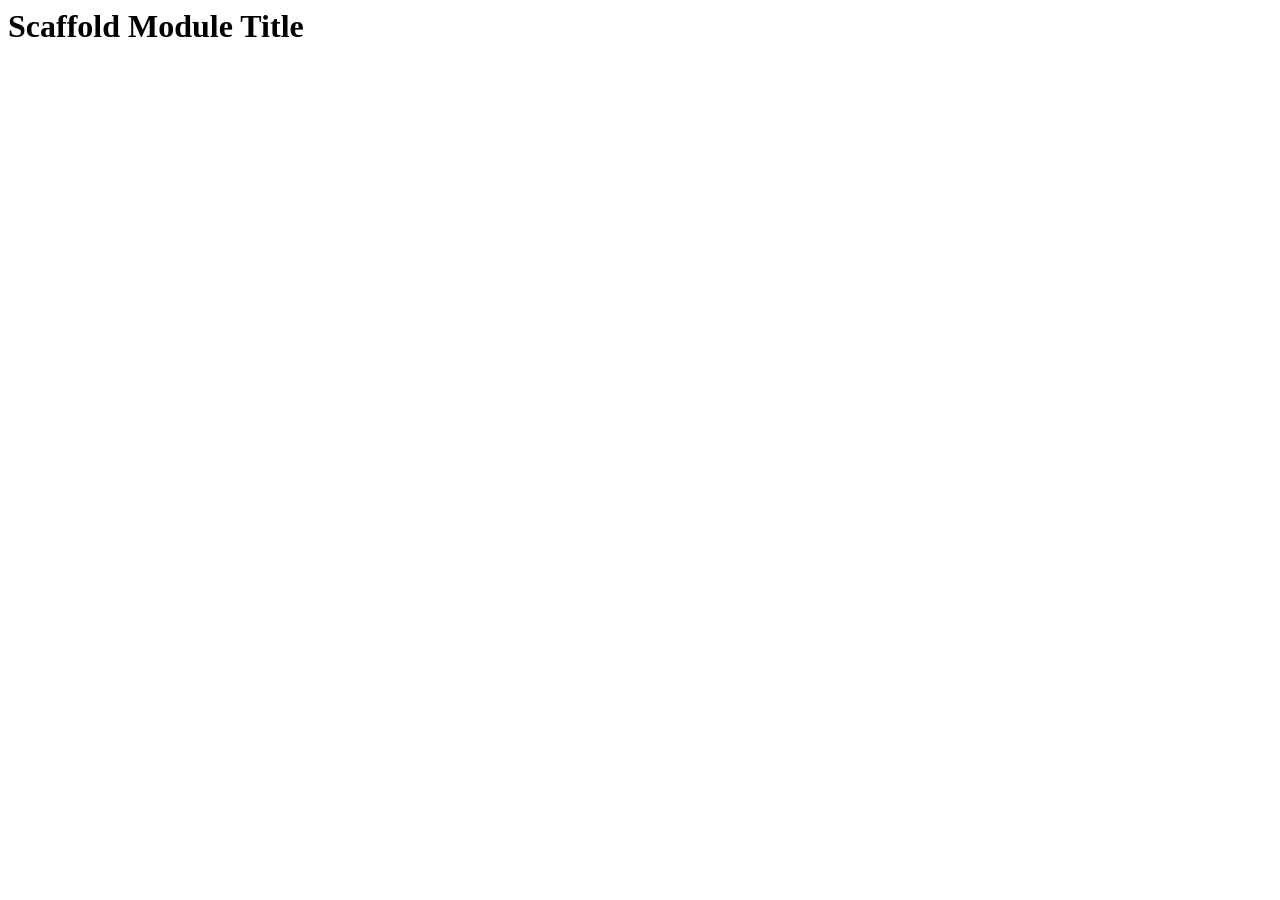
==== crm_bolagsfakta/static/description/index.html @ d0447499 "crm_bolagsfakta: WIP" ====
<html lang="en">
<head>
    <meta charset="UTF-8">
    <meta http-equiv="X-UA-Compatible" content="IE=edge">
    <meta name="viewport" content="width=device-width, initial-scale=1.0">
    <title>Scaffold Module</title>
</head>
<body>
    <h1>Scaffold Module Title</h1>
</body>
</html>
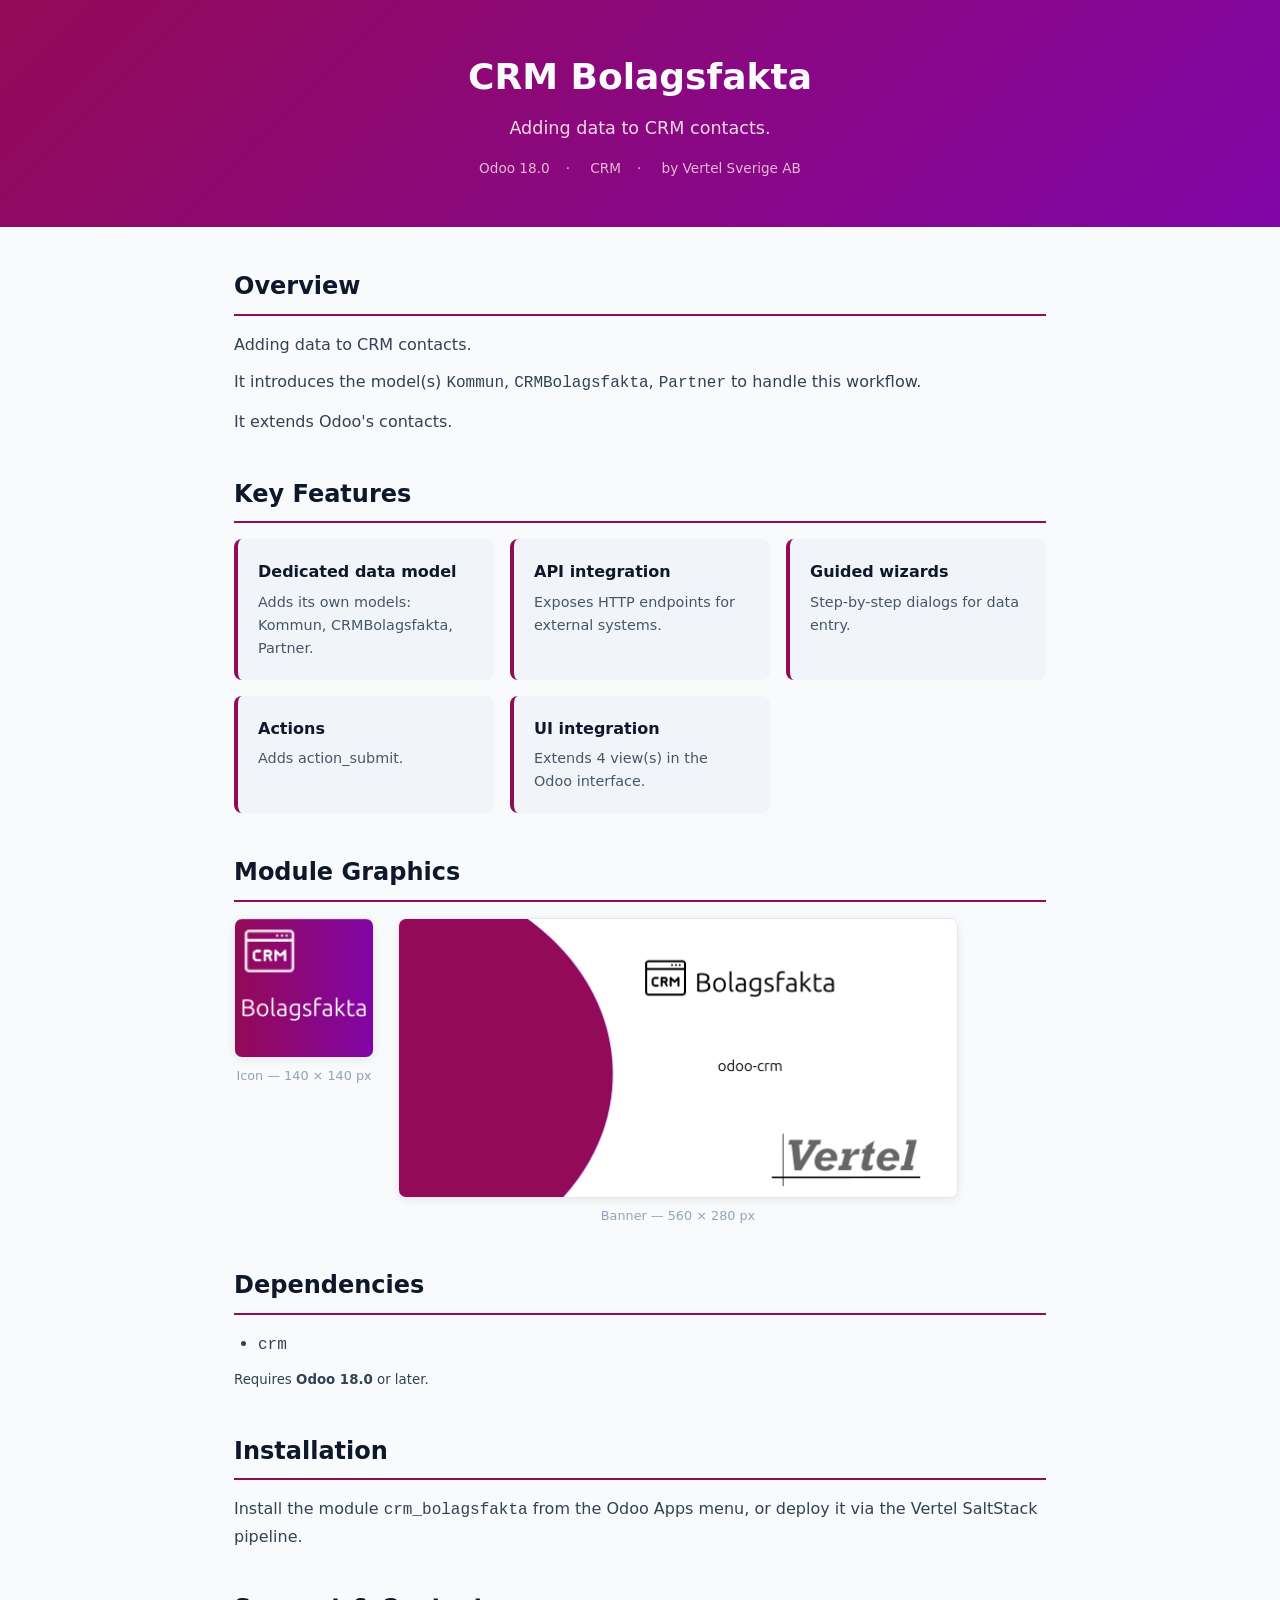
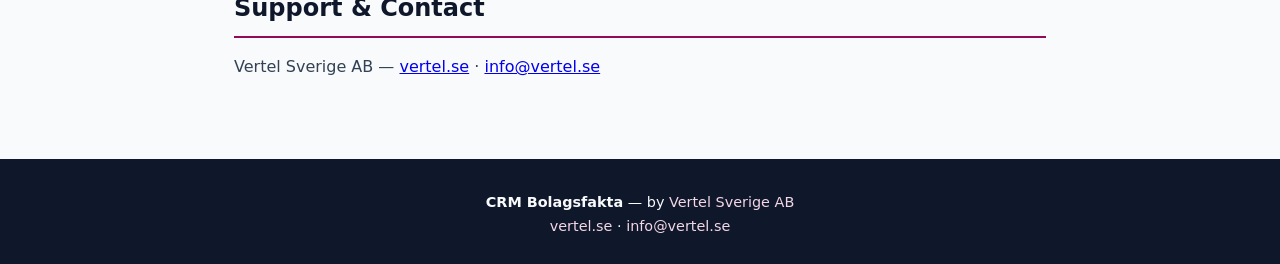
==== commit 2165e9da: "T/11637: manifest (version/summary/description) + index.html polish - version -> Odoo-standard 18.0." ====
--- a/crm_bolagsfakta/static/description/index.html
+++ b/crm_bolagsfakta/static/description/index.html
@@ -1,11 +1,106 @@
+<!DOCTYPE html>
 <html lang="en">
 <head>
-    <meta charset="UTF-8">
-    <meta http-equiv="X-UA-Compatible" content="IE=edge">
-    <meta name="viewport" content="width=device-width, initial-scale=1.0">
-    <title>Scaffold Module</title>
+  <meta charset="UTF-8">
+  <meta name="viewport" content="width=device-width, initial-scale=1.0">
+  <title>CRM Bolagsfakta &mdash; Vertel for Odoo</title>
+  <style>
+    :root { --navy:#0F172A; --darkBg:#1E293B; --white:#F8FAFC; --gray:#94A3B8;
+             --lightGray:#E2E8F0; --brand:#930a57; --brand2:#8105a7; }
+    * { margin:0; padding:0; box-sizing:border-box; }
+    body { font-family:Inter,system-ui,-apple-system,sans-serif; color:var(--darkBg);
+            background:var(--white); line-height:1.6; }
+    .hero { background:linear-gradient(135deg,var(--brand),var(--brand2)); color:var(--white);
+             padding:48px 32px; text-align:center; }
+    .hero h1 { font-size:2.25rem; font-weight:800; margin-bottom:8px; }
+    .hero .subtitle { font-size:1.1rem; color:#f3d7e6; }
+    .hero .meta { margin-top:16px; font-size:0.85rem; color:#e8b8d2; }
+    .hero .meta span { margin:0 8px; }
+    .container { max-width:860px; margin:0 auto; padding:40px 24px; }
+    section { margin-bottom:40px; }
+    section h2 { font-size:1.5rem; font-weight:700; color:var(--navy);
+                  margin-bottom:16px; padding-bottom:8px; border-bottom:2px solid var(--brand); }
+    section p, section li { font-size:1rem; color:#334155; }
+    section p { margin-bottom:12px; }
+    section ul { padding-left:24px; }
+    section li { margin-bottom:8px; }
+    .feature-grid { display:grid; grid-template-columns:repeat(auto-fit,minmax(240px,1fr));
+                     gap:16px; margin-top:16px; }
+    .feature-card { background:#F1F5F9; border-radius:8px; padding:20px;
+                     border-left:4px solid var(--brand); }
+    .feature-card h4 { font-size:1rem; font-weight:600; color:var(--navy); margin-bottom:6px; }
+    .feature-card p { font-size:0.9rem; color:#475569; margin:0; }
+    .screenshots { display:flex; flex-wrap:wrap; gap:24px; align-items:flex-start; }
+    .screenshots figure { margin:0; text-align:center; }
+    .screenshots img { display:block; border-radius:8px;
+                        box-shadow:0 2px 8px rgba(0,0,0,0.08);
+                        border:1px solid var(--lightGray); }
+    .screenshots figcaption { margin-top:8px; font-size:0.8rem; color:var(--gray); }
+    footer { background:var(--navy); color:var(--white); text-align:center;
+              padding:32px 24px; font-size:0.9rem; }
+    footer a { color:#f3d7e6; text-decoration:none; }
+  </style>
 </head>
 <body>
-    <h1>Scaffold Module Title</h1>
+<div class="hero">
+  <h1>CRM Bolagsfakta</h1>
+  <p class="subtitle">Adding data to CRM contacts.</p>
+  <div class="meta">
+    <span>Odoo 18.0</span><span>&middot;</span>
+    <span>CRM</span><span>&middot;</span>
+    <span>by Vertel Sverige AB</span>
+  </div>
+</div>
+<div class="container">
+  <section id="overview">
+    <h2>Overview</h2>
+    <p>Adding data to CRM contacts.</p>
+    <p>It introduces the model(s) <code>Kommun</code>, <code>CRMBolagsfakta</code>, <code>Partner</code> to handle this workflow.</p>
+    <p>It extends Odoo's contacts.</p>
+  </section>
+  <section id="features">
+    <h2>Key Features</h2>
+    <div class="feature-grid">
+      <div class="feature-card"><h4>Dedicated data model</h4><p>Adds its own models: Kommun, CRMBolagsfakta, Partner.</p></div>
+      <div class="feature-card"><h4>API integration</h4><p>Exposes HTTP endpoints for external systems.</p></div>
+      <div class="feature-card"><h4>Guided wizards</h4><p>Step-by-step dialogs for data entry.</p></div>
+      <div class="feature-card"><h4>Actions</h4><p>Adds action_submit.</p></div>
+      <div class="feature-card"><h4>UI integration</h4><p>Extends 4 view(s) in the Odoo interface.</p></div>
+    </div>
+  </section>
+  <section id="screenshots">
+    <h2>Module Graphics</h2>
+    <div class="screenshots">
+      <figure>
+        <img src="icon.png" alt="CRM Bolagsfakta icon" width="140" height="140">
+        <figcaption>Icon &mdash; 140 &times; 140 px</figcaption>
+      </figure>
+      <figure>
+        <img src="banner.png" alt="CRM Bolagsfakta banner" width="560" height="280">
+        <figcaption>Banner &mdash; 560 &times; 280 px</figcaption>
+      </figure>
+    </div>
+  </section>
+  <section id="dependencies">
+    <h2>Dependencies</h2>
+    <ul><li><code>crm</code></li></ul>
+    <p><small>Requires <strong>Odoo 18.0</strong> or later.</small></p>
+  </section>
+  <section id="installation">
+    <h2>Installation</h2>
+    <p>Install the module <code>crm_bolagsfakta</code> from the Odoo Apps menu,
+       or deploy it via the Vertel SaltStack pipeline.</p>
+  </section>
+  <section id="support">
+    <h2>Support &amp; Contact</h2>
+    <p>Vertel Sverige AB &mdash; <a href="https://vertel.se">vertel.se</a> &middot;
+       <a href="mailto:info@vertel.se">info@vertel.se</a></p>
+  </section>
+</div>
+<footer>
+  <p><strong>CRM Bolagsfakta</strong> &mdash; by <a href="https://vertel.se">Vertel Sverige AB</a></p>
+  <p><a href="https://vertel.se">vertel.se</a> &middot;
+     <a href="mailto:info@vertel.se">info@vertel.se</a></p>
+</footer>
 </body>
-</html>+</html>
